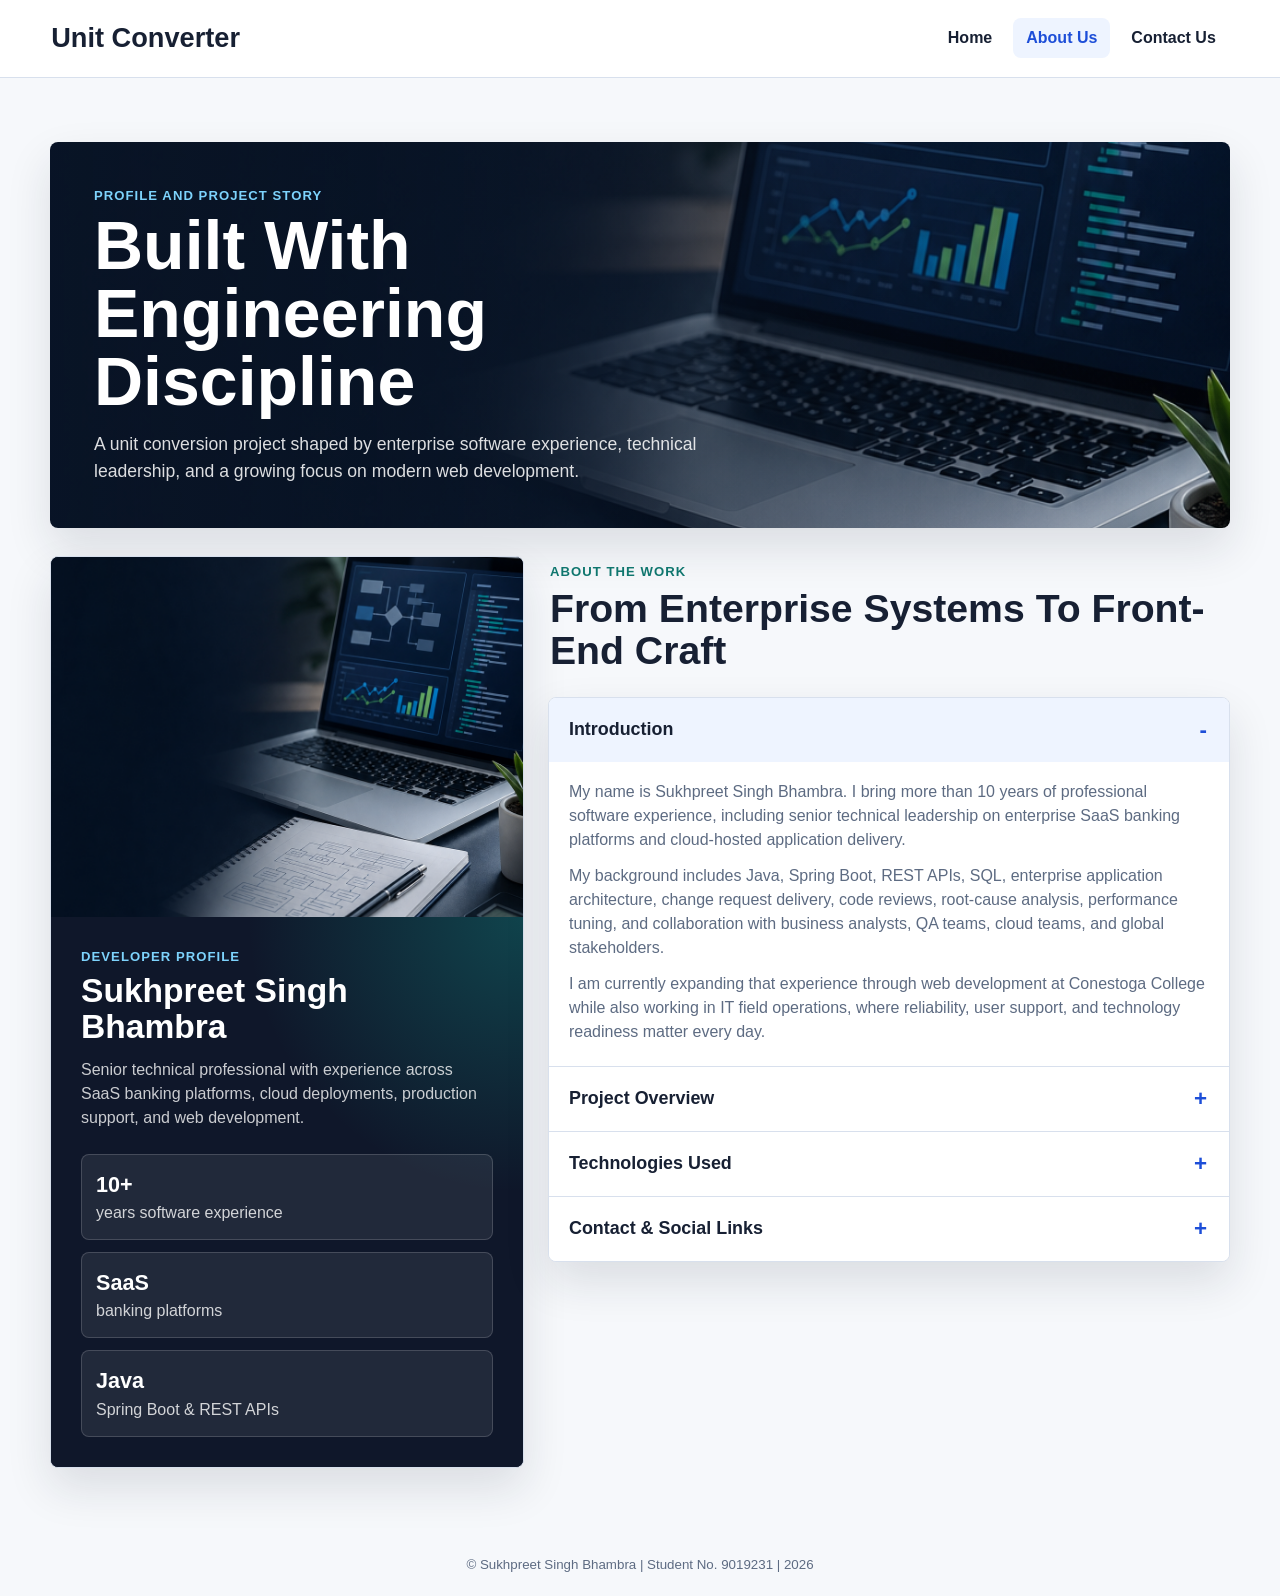
==== aboutUs.html @ 5dbf5011 "Initial unit converter project" ====
<!-- Sukhpreet Singh Bhambra | Student No. 9019231 | 2025 -->
<!DOCTYPE html>
<html lang="en">

<head>
    <meta charset="UTF-8">
    <meta name="viewport" content="width=device-width, initial-scale=1.0">
    <meta name="description" content="Learn about Sukhpreet Singh Bhambra and the Unit Converter project.">
    <title>About Us | Unit Converter</title>
    <link href="css/styles.css" rel="stylesheet">
</head>

<body>
    <div id="wrapper">
        <header class="site-header">
            <a class="site-logo" href="index.html" aria-label="Unit Converter home">Unit Converter</a>
            <nav class="site-nav" aria-label="Primary navigation">
                <ul>
                    <li><a href="index.html">Home</a></li>
                    <li><a href="aboutUs.html" aria-current="page">About Us</a></li>
                    <li><a href="contactUs.html">Contact Us</a></li>
                </ul>
            </nav>
        </header>

        <main class="about-page">
            <section class="about-hero" aria-labelledby="aboutHeading">
                <div class="about-hero-content">
                    <p class="eyebrow">Profile and project story</p>
                    <h1 id="aboutHeading">Built With Engineering Discipline</h1>
                    <p>A unit conversion project shaped by enterprise software experience, technical leadership, and a growing focus on modern web development.</p>
                </div>
            </section>

            <section class="about-shell" aria-label="About profile and project details">
                <aside class="about-profile-card">
                    <img src="images/about-hero.png" alt="Professional software development workspace">
                    <div class="about-profile-content">
                        <p class="eyebrow">Developer profile</p>
                        <h2>Sukhpreet Singh Bhambra</h2>
                        <p>Senior technical professional with experience across SaaS banking platforms, cloud deployments, production support, and web development.</p>

                        <div class="profile-stats" aria-label="Profile highlights">
                            <span><strong>10+</strong> years software experience</span>
                            <span><strong>SaaS</strong> banking platforms</span>
                            <span><strong>Java</strong> Spring Boot & REST APIs</span>
                        </div>
                    </div>
                </aside>

                <section class="about-details">
                    <div class="section-heading about-heading">
                        <div>
                            <p class="eyebrow">About the work</p>
                            <h2>From Enterprise Systems To Front-End Craft</h2>
                        </div>
                    </div>

                    <section class="accordion" aria-label="About project details">
                        <div class="accordion-item">
                            <button class="accordion-header" type="button" aria-expanded="true" aria-controls="introduction" id="introductionHeader">
                                Introduction
                            </button>
                            <div class="accordion-panel" id="introduction" aria-labelledby="introductionHeader">
                                <p>My name is Sukhpreet Singh Bhambra. I bring more than 10 years of professional software experience, including senior technical leadership on enterprise SaaS banking platforms and cloud-hosted application delivery.</p>
                                <p>My background includes Java, Spring Boot, REST APIs, SQL, enterprise application architecture, change request delivery, code reviews, root-cause analysis, performance tuning, and collaboration with business analysts, QA teams, cloud teams, and global stakeholders.</p>
                                <p>I am currently expanding that experience through web development at Conestoga College while also working in IT field operations, where reliability, user support, and technology readiness matter every day.</p>
                            </div>
                        </div>

                        <div class="accordion-item">
                            <button class="accordion-header" type="button" aria-expanded="false" aria-controls="projectOverview" id="projectOverviewHeader">
                                Project Overview
                            </button>
                            <div class="accordion-panel" id="projectOverview" aria-labelledby="projectOverviewHeader" hidden>
                                <p>Unit Converter is a responsive web application for converting values across area, length, temperature, time, volume, and weight. It includes advanced JavaScript features such as live filtering, unit swapping, precision control, scientific formatting, formula display, clipboard support, and recent conversion history.</p>
                            </div>
                        </div>

                        <div class="accordion-item">
                            <button class="accordion-header" type="button" aria-expanded="false" aria-controls="technologies" id="technologiesHeader">
                                Technologies Used
                            </button>
                            <div class="accordion-panel" id="technologies" aria-labelledby="technologiesHeader" hidden>
                                <ul class="skill-list">
                                    <li>Semantic HTML5</li>
                                    <li>Responsive CSS3</li>
                                    <li>Modern JavaScript</li>
                                    <li>DOM rendering and event handling</li>
                                    <li>localStorage and clipboard APIs</li>
                                </ul>
                            </div>
                        </div>

                        <div class="accordion-item">
                            <button class="accordion-header" type="button" aria-expanded="false" aria-controls="contactAndSocialLinks" id="contactAndSocialLinksHeader">
                                Contact &amp; Social Links
                            </button>
                            <div class="accordion-panel" id="contactAndSocialLinks" aria-labelledby="contactAndSocialLinksHeader" hidden>
                                <ul class="skill-list">
                                    <li><a href="tel:9891628902">9891628902</a></li>
                                    <li><a href="mailto:unitconverter@gmail.com">unitconverter@gmail.com</a></li>
                                    <li><a href="https://www.linkedin.com/in/sukhpreet-singh-bhambra/">LinkedIn</a></li>
                                </ul>
                            </div>
                        </div>
                    </section>
                </section>
            </section>
        </main>

        <footer class="site-footer">
            <small id="footerDynamicInfo"></small>
        </footer>
    </div>

    <script src="js/aboutUs.js"></script>
</body>

</html>
---- css/styles.css ----
/* Sukhpreet Singh Bhambra | Student No. 9019231 | 2025 */
:root {
    --bg: #f6f8fb;
    --surface: #ffffff;
    --surface-strong: #eef4ff;
    --text: #172033;
    --muted: #5d6b82;
    --primary: #1d4ed8;
    --primary-dark: #173ea9;
    --accent: #0f766e;
    --accent-soft: #e8f7f4;
    --border: #d8e0ed;
    --danger: #b42318;
    --success: #13795b;
    --shadow: 0 20px 45px rgba(23, 32, 51, 0.12);
    --radius: 8px;
}

* {
    box-sizing: border-box;
}

html {
    min-height: 100%;
    scroll-behavior: smooth;
}

body {
    min-height: 100vh;
    margin: 0;
    color: var(--text);
    background: var(--bg);
    font-family: Arial, Helvetica, sans-serif;
    line-height: 1.5;
}

button,
input,
select,
textarea {
    font: inherit;
}

a {
    color: var(--primary);
    text-decoration: none;
}

a:hover {
    text-decoration: underline;
}

a:focus-visible,
button:focus-visible,
input:focus-visible,
select:focus-visible,
textarea:focus-visible {
    outline: 3px solid rgba(29, 78, 216, 0.28);
    outline-offset: 2px;
}

#wrapper {
    min-height: 100vh;
    display: grid;
    grid-template-rows: auto 1fr auto;
}

.site-header {
    position: sticky;
    top: 0;
    z-index: 5;
    display: flex;
    align-items: center;
    justify-content: space-between;
    gap: 24px;
    padding: 18px clamp(18px, 4vw, 64px);
    background: rgba(255, 255, 255, 0.94);
    border-bottom: 1px solid var(--border);
    backdrop-filter: blur(14px);
}

.site-logo {
    color: var(--text);
    font-size: clamp(1.2rem, 3vw, 1.7rem);
    font-weight: 800;
    letter-spacing: 0;
}

.site-logo:hover {
    text-decoration: none;
}

.site-nav ul {
    display: flex;
    flex-wrap: wrap;
    justify-content: flex-end;
    gap: 8px;
    padding: 0;
    margin: 0;
    list-style: none;
}

.site-nav a {
    display: inline-flex;
    align-items: center;
    min-height: 40px;
    padding: 8px 13px;
    border-radius: var(--radius);
    color: var(--text);
    font-weight: 700;
}

.site-nav a:hover,
.site-nav a[aria-current="page"] {
    color: var(--primary);
    background: var(--surface-strong);
    text-decoration: none;
}

.app-hero {
    position: relative;
    min-height: clamp(420px, 62vh, 620px);
    display: flex;
    align-items: center;
    padding: clamp(36px, 7vw, 80px) clamp(18px, 5vw, 72px);
    overflow: hidden;
    color: #ffffff;
    background:
        linear-gradient(90deg, rgba(9, 20, 38, 0.92) 0%, rgba(9, 20, 38, 0.72) 46%, rgba(9, 20, 38, 0.22) 100%),
        url("../images/converter-hero.png") center / cover no-repeat;
}

.app-hero::after {
    content: "";
    position: absolute;
    inset: auto 0 0;
    height: 130px;
    background: linear-gradient(180deg, transparent, var(--bg));
    pointer-events: none;
}

.hero-content {
    position: relative;
    z-index: 1;
    width: min(720px, 100%);
}

.app-hero .eyebrow {
    color: #7dd3fc;
}

.app-hero h1 {
    max-width: 760px;
    color: #ffffff;
    text-wrap: balance;
}

.app-hero p:not(.eyebrow) {
    max-width: 620px;
    margin: 18px 0 0;
    color: rgba(255, 255, 255, 0.86);
    font-size: 1.14rem;
}

.hero-button {
    display: inline-flex;
    align-items: center;
    justify-content: center;
    min-height: 48px;
    margin-top: 26px;
    padding: 0 22px;
    border-radius: var(--radius);
    color: #ffffff;
    background: linear-gradient(135deg, var(--primary), var(--accent));
    font-weight: 800;
    box-shadow: 0 16px 30px rgba(0, 0, 0, 0.24);
}

.hero-button:hover {
    color: #ffffff;
    text-decoration: none;
    transform: translateY(-1px);
}

.hero-stats {
    display: flex;
    flex-wrap: wrap;
    gap: 12px;
    margin-top: 28px;
}

.hero-stats span {
    display: inline-flex;
    align-items: baseline;
    gap: 8px;
    min-height: 52px;
    padding: 10px 16px;
    border: 1px solid rgba(255, 255, 255, 0.22);
    border-radius: var(--radius);
    background: rgba(255, 255, 255, 0.12);
    color: rgba(255, 255, 255, 0.86);
    backdrop-filter: blur(12px);
}

.hero-stats strong {
    color: #ffffff;
    font-size: 1.35rem;
}

.converter-page,
.content-page {
    width: min(1120px, calc(100% - 32px));
    margin: 0 auto;
    padding: clamp(28px, 5vw, 56px) 0;
}

.converter-page {
    padding-bottom: 18px;
}

.page-intro {
    max-width: 760px;
    margin-bottom: 28px;
}

.eyebrow {
    margin: 0 0 6px;
    color: var(--accent);
    font-size: 0.82rem;
    font-weight: 800;
    letter-spacing: 0.08em;
    text-transform: uppercase;
}

h1 {
    margin: 0;
    font-size: clamp(2.25rem, 7vw, 4.25rem);
    line-height: 1;
    letter-spacing: 0;
}

h2 {
    margin: 0;
    font-size: clamp(1.7rem, 4vw, 2.45rem);
    line-height: 1.08;
    letter-spacing: 0;
}

.section-heading {
    display: flex;
    align-items: end;
    justify-content: space-between;
    gap: 24px;
}

.section-note {
    max-width: 420px;
    margin: 0;
    color: var(--muted);
}

.page-intro p:last-child {
    max-width: 640px;
    margin: 14px 0 0;
    color: var(--muted);
    font-size: 1.08rem;
}

.converter-card,
.contact-form,
.accordion {
    background: var(--surface);
    border: 1px solid var(--border);
    border-radius: var(--radius);
    box-shadow: var(--shadow);
}

.converter-card {
    width: min(1120px, calc(100% - 32px));
    margin: 0 auto clamp(28px, 5vw, 56px);
    padding: clamp(18px, 3vw, 32px);
    background:
        linear-gradient(180deg, rgba(255, 255, 255, 0.96), #ffffff),
        var(--surface);
    position: relative;
    overflow: hidden;
}

.converter-card::before {
    content: "";
    position: absolute;
    inset: 0 0 auto;
    height: 5px;
    background: linear-gradient(90deg, var(--primary), var(--accent));
}

.converter-card > * {
    position: relative;
}

.tool-panel {
    display: grid;
    grid-template-columns: minmax(220px, 1fr) minmax(180px, 0.75fr) auto;
    gap: 18px;
    align-items: end;
    margin-bottom: 24px;
    padding: 18px;
    background:
        linear-gradient(135deg, rgba(29, 78, 216, 0.08), rgba(15, 118, 110, 0.08)),
        #f8fafc;
    border: 1px solid var(--border);
    border-radius: var(--radius);
}

.range-row {
    display: grid;
    grid-template-columns: 1fr 48px;
    gap: 12px;
    align-items: center;
}

input[type="range"] {
    padding: 0;
    accent-color: var(--primary);
}

output {
    display: inline-flex;
    align-items: center;
    justify-content: center;
    min-height: 38px;
    border-radius: var(--radius);
    color: var(--primary-dark);
    background: var(--surface-strong);
    font-weight: 800;
}

.tool-actions {
    display: flex;
    flex-wrap: wrap;
    gap: 10px;
    justify-content: flex-end;
}

.category-tabs {
    display: grid;
    grid-template-columns: repeat(6, minmax(0, 1fr));
    gap: 10px;
    margin-bottom: 24px;
    padding: 6px;
    border: 1px solid var(--border);
    border-radius: var(--radius);
    background: #f8fafc;
}

.category-button,
.primary-button,
.secondary-button,
.text-button {
    min-height: 44px;
    border: 1px solid transparent;
    border-radius: var(--radius);
    cursor: pointer;
    font-weight: 800;
    transition: transform 160ms ease, background-color 160ms ease, border-color 160ms ease;
}

.category-button {
    color: var(--text);
    background: transparent;
}

.category-button:hover {
    background: #e2e8f0;
    transform: translateY(-1px);
}

.category-button.active {
    color: #ffffff;
    background: linear-gradient(135deg, var(--primary), var(--accent));
    box-shadow: 0 12px 22px rgba(29, 78, 216, 0.22);
}

.converter-grid {
    display: grid;
    grid-template-columns: repeat(2, minmax(0, 1fr));
    gap: 20px;
}

.field-group {
    display: flex;
    flex-direction: column;
    gap: 8px;
}

.field-group label {
    color: var(--text);
    font-weight: 800;
}

.field-group label span {
    color: var(--danger);
}

input,
select,
textarea {
    width: 100%;
    border: 1px solid var(--border);
    border-radius: var(--radius);
    color: var(--text);
    background: #ffffff;
    transition: border-color 160ms ease, box-shadow 160ms ease, background-color 160ms ease;
}

.converter-card input,
.converter-card select {
    border: 2px solid #c3d0e3;
    background: #ffffff;
    box-shadow: 0 8px 20px rgba(23, 32, 51, 0.07);
}

.converter-card input:focus,
.converter-card select:focus {
    border-color: var(--primary);
    box-shadow: 0 0 0 4px rgba(29, 78, 216, 0.11), 0 12px 26px rgba(23, 32, 51, 0.1);
}

input:hover,
select:hover,
textarea:hover {
    border-color: #adc0db;
}

input,
select {
    min-height: 46px;
}

input,
textarea {
    padding: 11px 13px;
}

select {
    padding: 10px;
}

input[type="search"] {
    min-height: 40px;
    padding: 8px 12px;
    background: #ffffff;
}

input[readonly] {
    background: #f8fafc;
}

.result,
.form-message {
    min-height: 32px;
    margin: 22px 0 0;
    color: var(--primary-dark);
    font-size: 1.1rem;
    font-weight: 800;
}

.result {
    padding: 16px 18px;
    border: 1px solid #bfdbfe;
    border-radius: var(--radius);
    background: #eff6ff;
}

.form-message.error {
    color: var(--danger);
}

.form-message.success {
    color: var(--success);
}

.insight-grid {
    display: grid;
    grid-template-columns: minmax(0, 0.9fr) minmax(0, 1.1fr);
    gap: 20px;
    margin-top: 24px;
}

.mini-panel {
    min-height: 150px;
    padding: 18px;
    border: 1px solid var(--border);
    border-radius: var(--radius);
    background:
        radial-gradient(circle at top right, rgba(15, 118, 110, 0.12), transparent 32%),
        linear-gradient(180deg, #ffffff, #f8fafc);
}

.mini-panel h2 {
    margin: 0;
    font-size: 1rem;
}

.mini-panel p {
    margin: 12px 0 0;
    color: var(--muted);
}

.panel-heading {
    display: flex;
    align-items: center;
    justify-content: space-between;
    gap: 12px;
}

.history-list {
    display: grid;
    gap: 10px;
    padding: 0;
    margin: 14px 0 0;
    list-style: none;
}

.history-list li {
    padding: 10px 12px;
    border: 1px solid var(--border);
    border-radius: var(--radius);
    background: #ffffff;
    color: var(--muted);
    transition: transform 160ms ease, border-color 160ms ease;
}

.history-list li:hover {
    transform: translateY(-1px);
    border-color: #adc0db;
}

.history-list strong {
    display: block;
    color: var(--text);
}

.history-list span {
    display: block;
    margin-top: 2px;
    font-size: 0.88rem;
}

.hero-image {
    display: block;
    width: 100%;
    max-height: 340px;
    object-fit: cover;
    margin-bottom: 24px;
    border-radius: var(--radius);
    border: 1px solid var(--border);
    box-shadow: var(--shadow);
}

.accordion {
    overflow: hidden;
}

.accordion-item + .accordion-item {
    border-top: 1px solid var(--border);
}

.accordion-header {
    position: relative;
    width: 100%;
    min-height: 64px;
    padding: 18px 52px 18px 20px;
    border: 0;
    color: var(--text);
    background: #ffffff;
    text-align: left;
    font-size: 1.12rem;
    font-weight: 800;
}

.accordion-header::after {
    content: "+";
    position: absolute;
    top: 50%;
    right: 22px;
    transform: translateY(-50%);
    color: var(--primary);
    font-size: 1.4rem;
}

.accordion-header[aria-expanded="true"] {
    background: var(--surface-strong);
}

.accordion-header[aria-expanded="true"]::after {
    content: "-";
}

.accordion-panel {
    padding: 6px 20px 22px;
    color: var(--muted);
}

.accordion-panel p {
    margin: 12px 0 0;
}

.accordion-panel ul {
    margin: 10px 0 0;
    padding-left: 20px;
}

.contact-layout {
    display: grid;
    grid-template-columns: minmax(280px, 0.85fr) minmax(340px, 1fr);
    gap: 24px;
    align-items: start;
}

.contact-layout .hero-image {
    height: 100%;
    max-height: none;
    margin-bottom: 0;
}

.contact-page {
    width: min(1180px, calc(100% - 32px));
    margin: 0 auto;
    padding: clamp(32px, 5vw, 64px) 0;
}

.about-page {
    width: min(1180px, calc(100% - 32px));
    margin: 0 auto;
    padding: clamp(32px, 5vw, 64px) 0;
}

.about-hero {
    min-height: 320px;
    display: grid;
    align-items: end;
    margin-bottom: 28px;
    padding: clamp(24px, 5vw, 44px);
    overflow: hidden;
    border-radius: var(--radius);
    color: #ffffff;
    background:
        linear-gradient(90deg, rgba(9, 20, 38, 0.92), rgba(9, 20, 38, 0.52), rgba(9, 20, 38, 0.12)),
        url("../images/about-hero.png") center / cover no-repeat;
    box-shadow: var(--shadow);
}

.about-hero-content {
    width: min(720px, 100%);
}

.about-hero .eyebrow {
    color: #7dd3fc;
}

.about-hero h1 {
    color: #ffffff;
    text-wrap: balance;
}

.about-hero p:not(.eyebrow) {
    max-width: 620px;
    margin: 16px 0 0;
    color: rgba(255, 255, 255, 0.86);
    font-size: 1.1rem;
}

.about-shell {
    display: grid;
    grid-template-columns: minmax(300px, 0.82fr) minmax(420px, 1.18fr);
    gap: 24px;
    align-items: start;
}

.about-profile-card {
    overflow: hidden;
    border: 1px solid var(--border);
    border-radius: var(--radius);
    background: #0f172a;
    box-shadow: var(--shadow);
}

.about-profile-card img {
    display: block;
    width: 100%;
    height: 360px;
    object-fit: cover;
}

.about-profile-content {
    padding: clamp(22px, 4vw, 30px);
    color: #ffffff;
    background:
        radial-gradient(circle at top right, rgba(20, 184, 166, 0.28), transparent 38%),
        #0f172a;
}

.about-profile-content .eyebrow {
    color: #7dd3fc;
}

.about-profile-content h2 {
    font-size: clamp(1.55rem, 3vw, 2.1rem);
}

.about-profile-content p:not(.eyebrow) {
    margin: 12px 0 0;
    color: rgba(255, 255, 255, 0.78);
}

.profile-stats {
    display: grid;
    gap: 12px;
    margin-top: 24px;
}

.profile-stats span {
    padding: 14px;
    border: 1px solid rgba(255, 255, 255, 0.16);
    border-radius: var(--radius);
    background: rgba(255, 255, 255, 0.08);
    color: rgba(255, 255, 255, 0.8);
}

.profile-stats strong {
    display: block;
    color: #ffffff;
    font-size: 1.35rem;
}

.about-details {
    display: grid;
    gap: 18px;
}

.about-heading {
    padding: 6px 2px;
}

.skill-list {
    display: grid;
    gap: 8px;
    margin: 10px 0 0;
    padding-left: 20px;
}

.contact-hero {
    max-width: 780px;
    margin-bottom: 28px;
}

.contact-hero h1 {
    font-size: clamp(2.45rem, 6vw, 4.6rem);
}

.contact-hero p:last-child {
    max-width: 680px;
    margin: 14px 0 0;
    color: var(--muted);
    font-size: 1.08rem;
}

.contact-shell {
    display: grid;
    grid-template-columns: minmax(300px, 0.82fr) minmax(420px, 1.18fr);
    gap: 0;
    overflow: hidden;
    border: 1px solid var(--border);
    border-radius: var(--radius);
    background: var(--surface);
    box-shadow: var(--shadow);
}

.contact-info {
    position: relative;
    min-height: 680px;
    display: grid;
    align-content: end;
    overflow: hidden;
    color: #ffffff;
    background: #0f172a;
}

.contact-info img {
    position: absolute;
    inset: 0;
    width: 100%;
    height: 100%;
    object-fit: cover;
}

.contact-info::after {
    content: "";
    position: absolute;
    inset: 0;
    background:
        linear-gradient(180deg, rgba(15, 23, 42, 0.08) 0%, rgba(15, 23, 42, 0.6) 42%, rgba(15, 23, 42, 0.95) 100%),
        linear-gradient(90deg, rgba(15, 23, 42, 0.68), transparent);
}

.contact-info-content {
    position: relative;
    z-index: 1;
    padding: clamp(22px, 4vw, 34px);
}

.contact-info .eyebrow {
    color: #7dd3fc;
}

.contact-info h2,
.form-header h2 {
    font-size: clamp(1.55rem, 3vw, 2.1rem);
}

.contact-info p:not(.eyebrow) {
    margin: 12px 0 0;
    color: rgba(255, 255, 255, 0.8);
}

.contact-methods {
    display: grid;
    gap: 12px;
    padding: 0;
    margin: 24px 0 0;
    list-style: none;
}

.contact-methods li {
    padding: 14px;
    border: 1px solid rgba(255, 255, 255, 0.18);
    border-radius: var(--radius);
    background: rgba(255, 255, 255, 0.1);
    backdrop-filter: blur(10px);
}

.contact-methods span {
    display: block;
    margin-bottom: 3px;
    color: rgba(255, 255, 255, 0.7);
    font-size: 0.78rem;
    font-weight: 800;
    letter-spacing: 0.08em;
    text-transform: uppercase;
}

.contact-methods a {
    color: #ffffff;
    font-weight: 800;
}

.contact-form {
    display: grid;
    gap: 16px;
    padding: clamp(18px, 3vw, 28px);
    border: 0;
    border-radius: 0;
    box-shadow: none;
}

.contact-shell .contact-form {
    padding: clamp(24px, 4vw, 42px);
}

.form-header {
    margin-bottom: 4px;
}

.form-header p {
    margin: 8px 0 0;
    color: var(--muted);
}

.form-grid {
    display: grid;
    grid-template-columns: repeat(2, minmax(0, 1fr));
    gap: 16px;
}

.contact-form input,
.contact-form textarea {
    border: 2px solid #c3d0e3;
    background: #ffffff;
    box-shadow: 0 10px 24px rgba(23, 32, 51, 0.08);
}

.contact-form input:focus,
.contact-form textarea:focus {
    background: #ffffff;
    border-color: var(--primary);
    box-shadow: 0 0 0 4px rgba(29, 78, 216, 0.13), 0 12px 28px rgba(23, 32, 51, 0.1);
}

.contact-form textarea {
    resize: vertical;
}

.form-actions {
    display: flex;
    flex-wrap: wrap;
    gap: 12px;
    justify-content: center;
    margin-top: 10px;
}

.primary-button,
.secondary-button {
    padding: 0 22px;
}

.primary-button {
    color: #ffffff;
    background: var(--primary);
}

.primary-button:hover {
    background: var(--primary-dark);
}

.secondary-button {
    color: var(--text);
    background: #ffffff;
    border-color: var(--border);
}

.secondary-button:hover {
    background: #f1f5f9;
}

.text-button {
    min-height: 34px;
    padding: 0 10px;
    color: var(--primary);
    background: var(--surface-strong);
    font-size: 0.9rem;
}

.text-button:hover {
    background: #dbeafe;
}

.site-footer {
    padding: 20px;
    color: var(--muted);
    text-align: center;
}

@media (max-width: 900px) {
    .site-header,
    .contact-layout,
    .contact-shell,
    .about-shell {
        grid-template-columns: 1fr;
    }

    .site-header {
        align-items: flex-start;
        flex-direction: column;
    }

    .site-nav ul {
        justify-content: flex-start;
    }

    .category-tabs {
        grid-template-columns: repeat(3, minmax(0, 1fr));
    }

    .tool-panel,
    .insight-grid {
        grid-template-columns: 1fr;
    }

    .tool-actions {
        justify-content: flex-start;
    }

    .contact-info {
        min-height: 420px;
    }

    .about-profile-card img {
        height: 300px;
    }
}

@media (max-width: 640px) {
    .app-hero {
        min-height: 520px;
        align-items: flex-end;
        padding-bottom: 72px;
        background:
            linear-gradient(180deg, rgba(9, 20, 38, 0.38) 0%, rgba(9, 20, 38, 0.92) 62%, rgba(9, 20, 38, 0.98) 100%),
            url("../images/converter-hero.png") center / cover no-repeat;
    }

    .hero-stats {
        display: grid;
        grid-template-columns: 1fr;
    }

    .site-header {
        gap: 14px;
    }

    .site-nav ul,
    .category-tabs,
    .converter-grid,
    .tool-panel,
    .insight-grid,
    .contact-layout,
    .contact-shell,
    .about-shell,
    .form-grid {
        grid-template-columns: 1fr;
    }

    .site-nav a,
    .category-button,
    .secondary-button,
    .primary-button {
        width: 100%;
        justify-content: center;
    }

    .site-nav ul {
        display: grid;
        width: 100%;
    }

    .converter-page,
    .content-page,
    .contact-page,
    .about-page {
        width: min(100% - 24px, 1120px);
    }

    .contact-info {
        min-height: 360px;
    }

    .contact-shell .contact-form {
        padding: 20px;
    }

    .about-hero {
        min-height: 440px;
        align-items: end;
        background:
            linear-gradient(180deg, rgba(9, 20, 38, 0.18), rgba(9, 20, 38, 0.92)),
            url("../images/about-hero.png") center / cover no-repeat;
    }

    .about-profile-card img {
        height: 240px;
    }
}
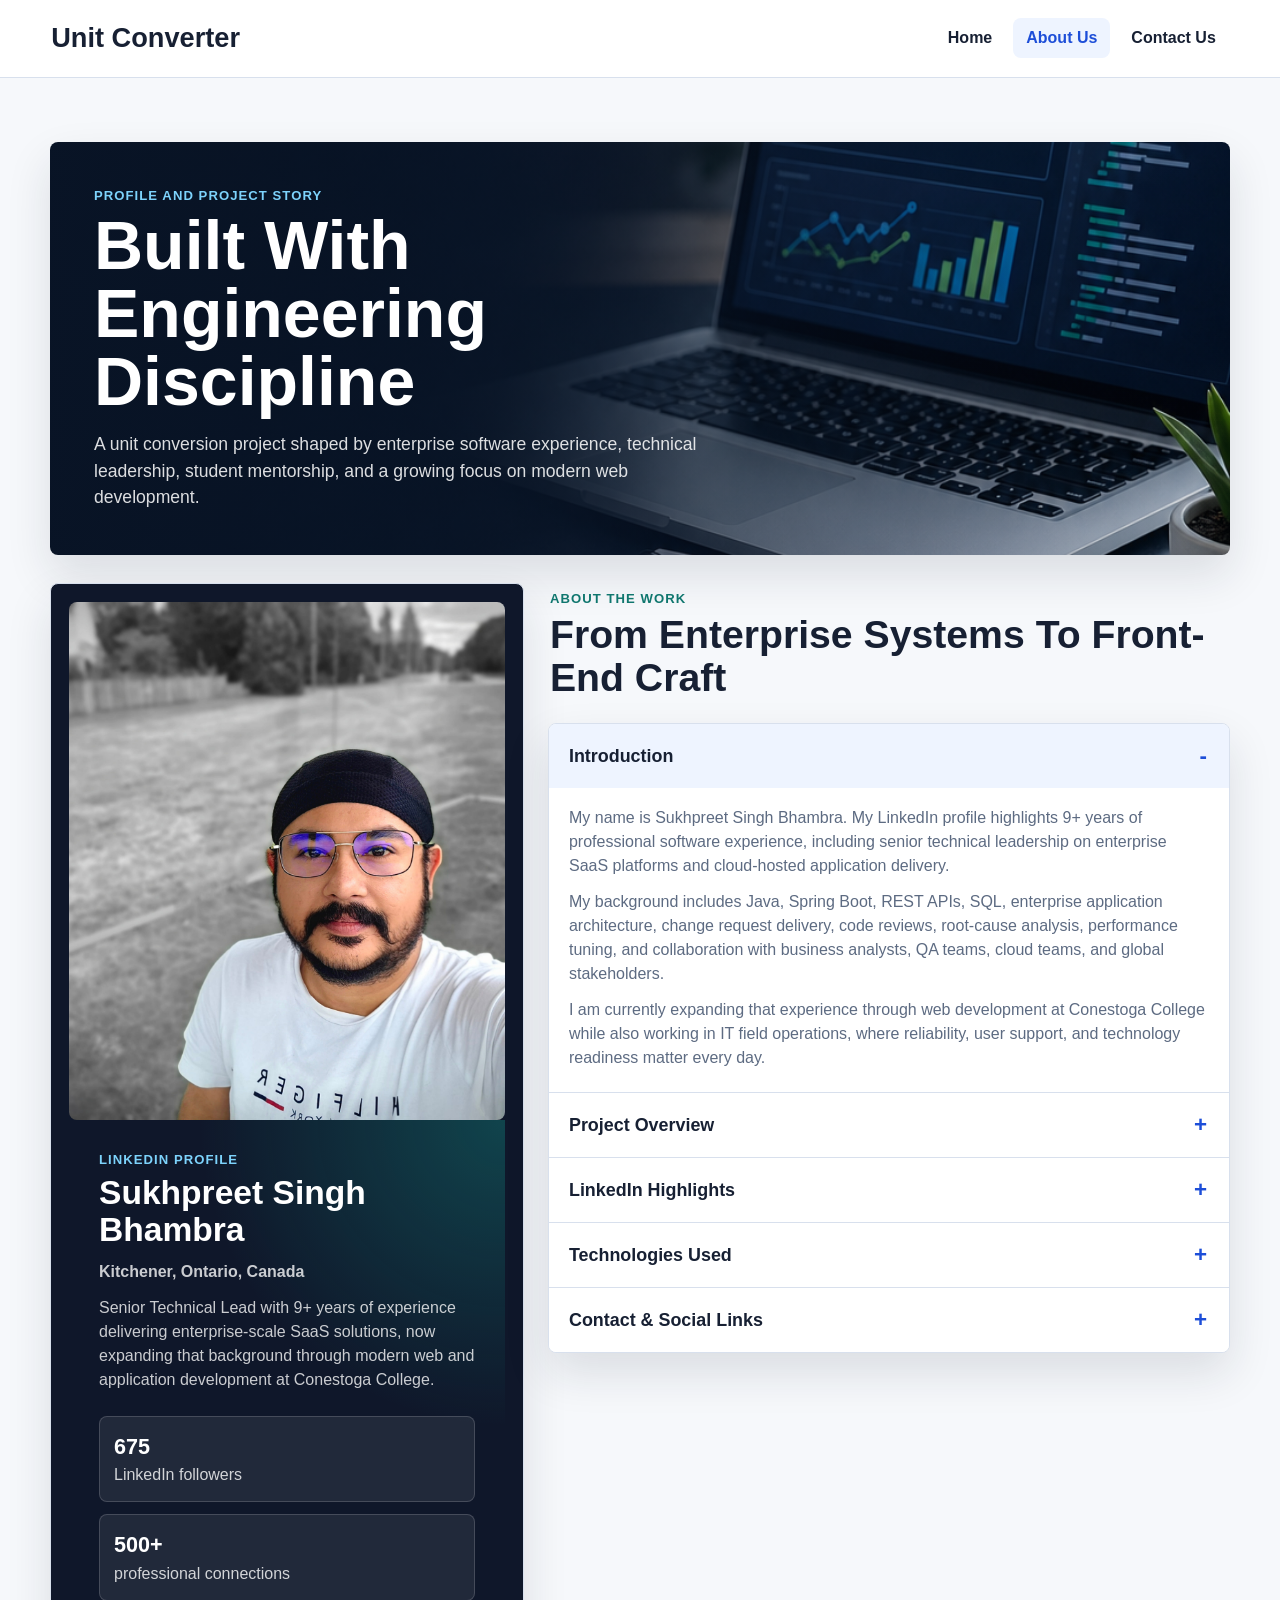
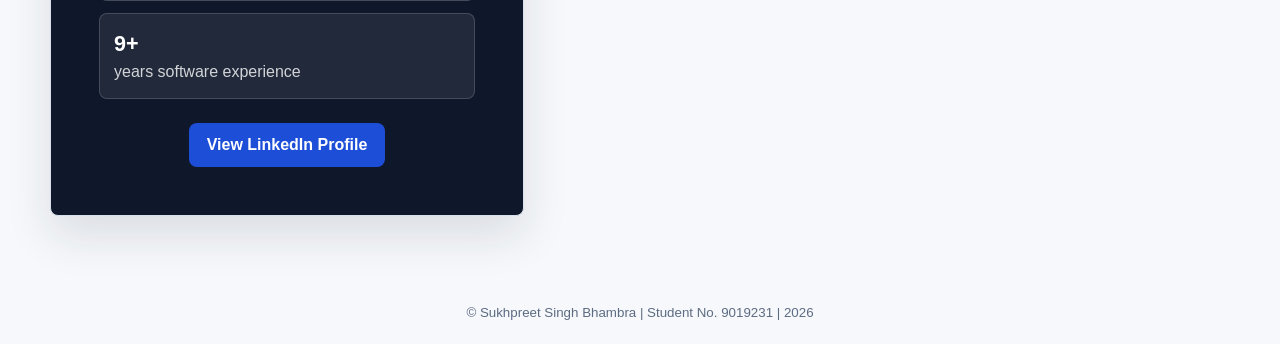
==== commit 4112c2ce: "Updated About Us page profile" ====
--- a/aboutUs.html
+++ b/aboutUs.html
@@ -28,23 +28,26 @@
                 <div class="about-hero-content">
                     <p class="eyebrow">Profile and project story</p>
                     <h1 id="aboutHeading">Built With Engineering Discipline</h1>
-                    <p>A unit conversion project shaped by enterprise software experience, technical leadership, and a growing focus on modern web development.</p>
+                    <p>A unit conversion project shaped by enterprise software experience, technical leadership, student mentorship, and a growing focus on modern web development.</p>
                 </div>
             </section>
 
             <section class="about-shell" aria-label="About profile and project details">
                 <aside class="about-profile-card">
-                    <img src="images/about-hero.png" alt="Professional software development workspace">
+                    <img src="images/sukhpreet-profile.jpg" alt="Portrait of Sukhpreet Singh Bhambra">
                     <div class="about-profile-content">
-                        <p class="eyebrow">Developer profile</p>
+                        <p class="eyebrow">LinkedIn profile</p>
                         <h2>Sukhpreet Singh Bhambra</h2>
-                        <p>Senior technical professional with experience across SaaS banking platforms, cloud deployments, production support, and web development.</p>
+                        <p class="profile-location">Kitchener, Ontario, Canada</p>
+                        <p>Senior Technical Lead with 9+ years of experience delivering enterprise-scale SaaS solutions, now expanding that background through modern web and application development at Conestoga College.</p>
 
                         <div class="profile-stats" aria-label="Profile highlights">
-                            <span><strong>10+</strong> years software experience</span>
-                            <span><strong>SaaS</strong> banking platforms</span>
-                            <span><strong>Java</strong> Spring Boot & REST APIs</span>
+                            <span><strong>675</strong> LinkedIn followers</span>
+                            <span><strong>500+</strong> professional connections</span>
+                            <span><strong>9+</strong> years software experience</span>
                         </div>
+
+                        <a class="linkedin-button" href="https://www.linkedin.com/in/sukhpreet-singh-bhambra/" target="_blank" rel="noopener">View LinkedIn Profile</a>
                     </div>
                 </aside>
 
@@ -62,7 +65,7 @@
                                 Introduction
                             </button>
                             <div class="accordion-panel" id="introduction" aria-labelledby="introductionHeader">
-                                <p>My name is Sukhpreet Singh Bhambra. I bring more than 10 years of professional software experience, including senior technical leadership on enterprise SaaS banking platforms and cloud-hosted application delivery.</p>
+                                <p>My name is Sukhpreet Singh Bhambra. My LinkedIn profile highlights 9+ years of professional software experience, including senior technical leadership on enterprise SaaS platforms and cloud-hosted application delivery.</p>
                                 <p>My background includes Java, Spring Boot, REST APIs, SQL, enterprise application architecture, change request delivery, code reviews, root-cause analysis, performance tuning, and collaboration with business analysts, QA teams, cloud teams, and global stakeholders.</p>
                                 <p>I am currently expanding that experience through web development at Conestoga College while also working in IT field operations, where reliability, user support, and technology readiness matter every day.</p>
                             </div>
@@ -74,6 +77,31 @@
                             </button>
                             <div class="accordion-panel" id="projectOverview" aria-labelledby="projectOverviewHeader" hidden>
                                 <p>Unit Converter is a responsive web application for converting values across area, length, temperature, time, volume, and weight. It includes advanced JavaScript features such as live filtering, unit swapping, precision control, scientific formatting, formula display, clipboard support, and recent conversion history.</p>
+                            </div>
+                        </div>
+
+                        <div class="accordion-item">
+                            <button class="accordion-header" type="button" aria-expanded="false" aria-controls="linkedInHighlights" id="linkedInHighlightsHeader">
+                                LinkedIn Highlights
+                            </button>
+                            <div class="accordion-panel" id="linkedInHighlights" aria-labelledby="linkedInHighlightsHeader" hidden>
+                                <div class="linkedin-summary-grid">
+                                    <article>
+                                        <h3>Education</h3>
+                                        <p>Conestoga College, 2025 - 2026, with a focus on modern web and application development, scalable database-driven systems, Agile delivery, debugging, and maintainable application design.</p>
+                                    </article>
+                                    <article>
+                                        <h3>Volunteer Work</h3>
+                                        <p>Student Mentor at Conestoga College, supporting first-year students with academic planning, campus tools, IT-related platforms, engagement, confidence building, and student success.</p>
+                                    </article>
+                                    <article>
+                                        <h3>Certifications</h3>
+                                        <ul class="credentials-list">
+                                            <li>SQL Intermediate Certificate, HackerRank, issued Jan 2026</li>
+                                            <li>SQL Basic Certificate, HackerRank, issued Sep 2025</li>
+                                        </ul>
+                                    </article>
+                                </div>
                             </div>
                         </div>
 
--- a/css/styles.css
+++ b/css/styles.css
@@ -679,7 +679,7 @@
 }
 
 .about-profile-card {
-    overflow: hidden;
+    padding: 18px;
     border: 1px solid var(--border);
     border-radius: var(--radius);
     background: #0f172a;
@@ -689,8 +689,10 @@
 .about-profile-card img {
     display: block;
     width: 100%;
-    height: 360px;
+    height: 518px;
+    border-radius: var(--radius);
     object-fit: cover;
+    object-position: center;
 }
 
 .about-profile-content {
@@ -714,6 +716,11 @@
     color: rgba(255, 255, 255, 0.78);
 }
 
+.about-profile-content .profile-location {
+    color: #bae6fd;
+    font-weight: 800;
+}
+
 .profile-stats {
     display: grid;
     gap: 12px;
@@ -734,6 +741,26 @@
     font-size: 1.35rem;
 }
 
+.linkedin-button {
+    display: flex;
+    align-items: center;
+    justify-content: center;
+    width: fit-content;
+    min-height: 44px;
+    margin: 24px auto 0;
+    padding: 0 18px;
+    border-radius: var(--radius);
+    color: #ffffff;
+    background: var(--primary);
+    font-weight: 800;
+}
+
+.linkedin-button:hover {
+    color: #ffffff;
+    background: var(--primary-dark);
+    text-decoration: none;
+}
+
 .about-details {
     display: grid;
     gap: 18px;
@@ -748,6 +775,33 @@
     gap: 8px;
     margin: 10px 0 0;
     padding-left: 20px;
+}
+
+.linkedin-summary-grid {
+    display: grid;
+    gap: 14px;
+    margin-top: 12px;
+}
+
+.linkedin-summary-grid article {
+    padding: 16px;
+    border: 1px solid var(--border);
+    border-radius: var(--radius);
+    background: #f8fafc;
+}
+
+.linkedin-summary-grid h3 {
+    margin: 0;
+    color: var(--text);
+    font-size: 1rem;
+}
+
+.linkedin-summary-grid p {
+    margin: 8px 0 0;
+}
+
+.credentials-list {
+    margin-top: 8px;
 }
 
 .contact-hero {
@@ -986,7 +1040,7 @@
     }
 
     .about-profile-card img {
-        height: 300px;
+        height: 432px;
     }
 }
 
@@ -1058,6 +1112,6 @@
     }
 
     .about-profile-card img {
-        height: 240px;
-    }
-}
+        height: 346px;
+    }
+}
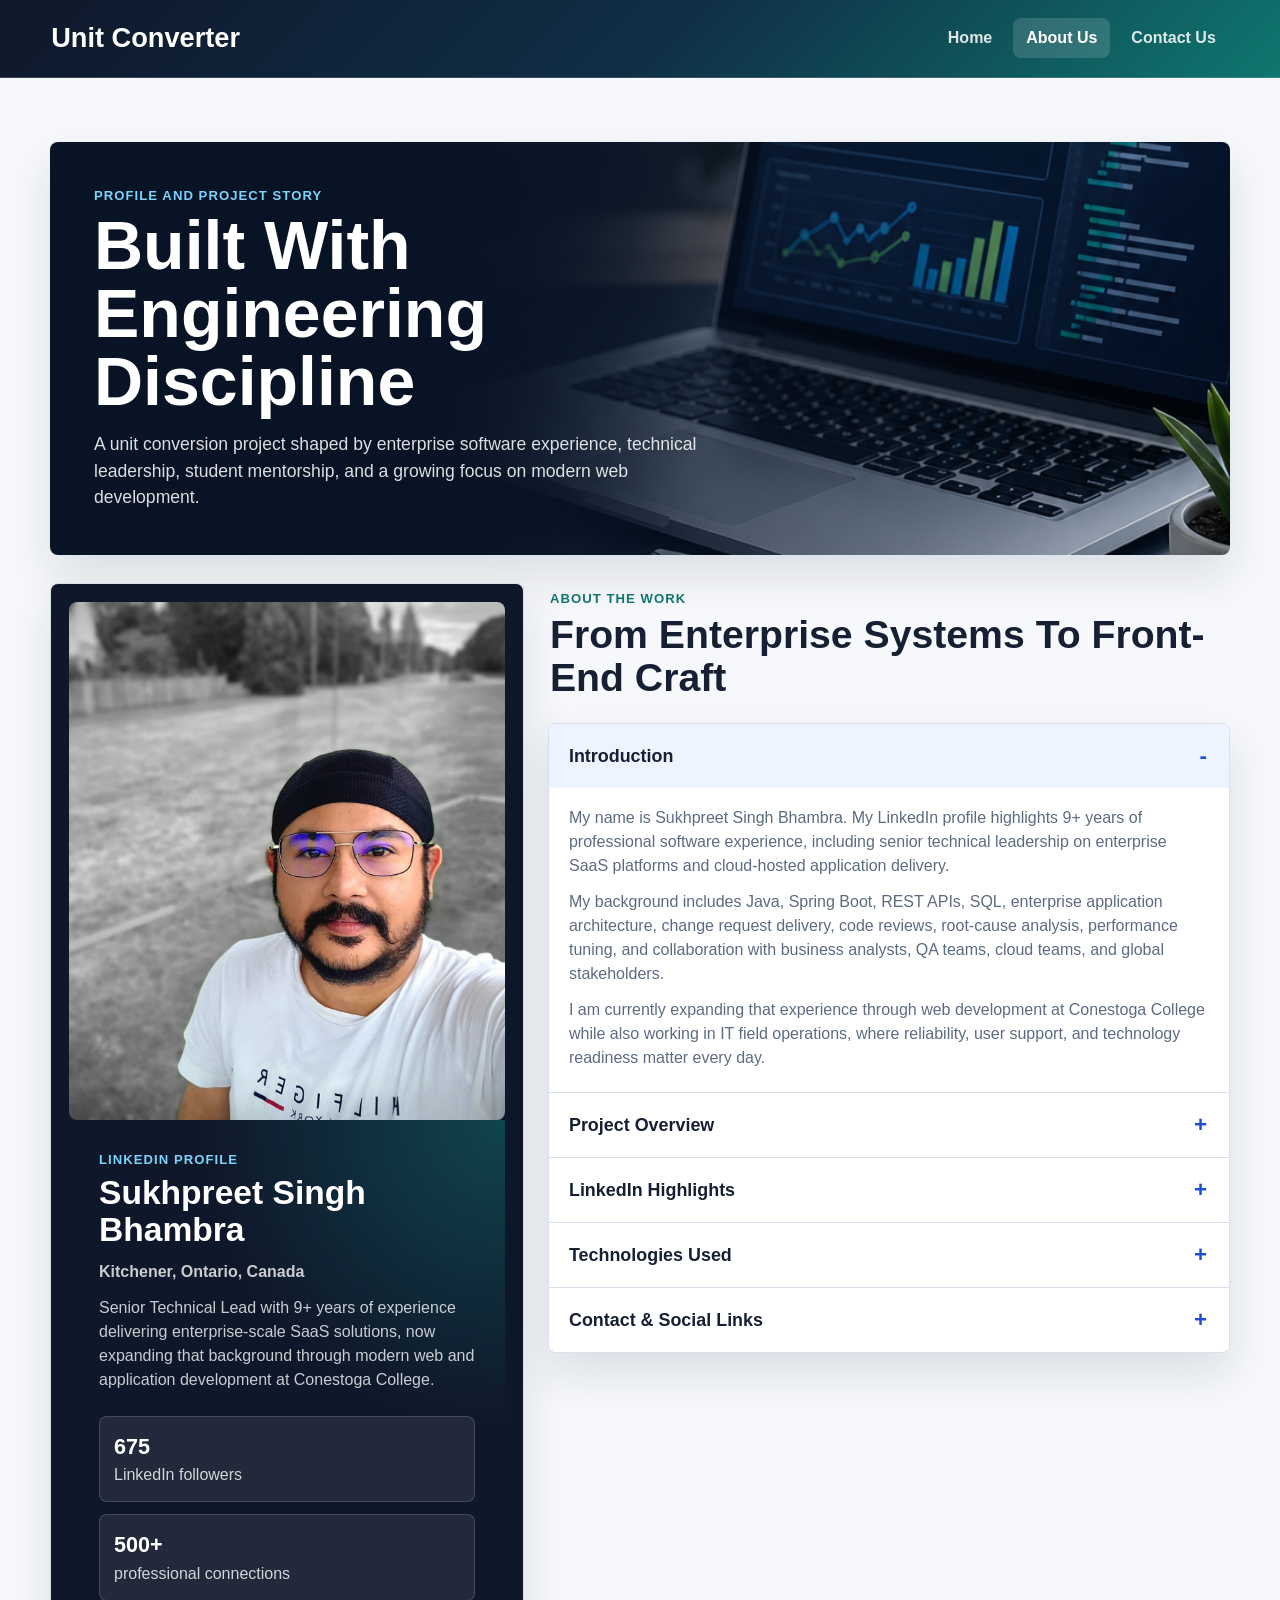
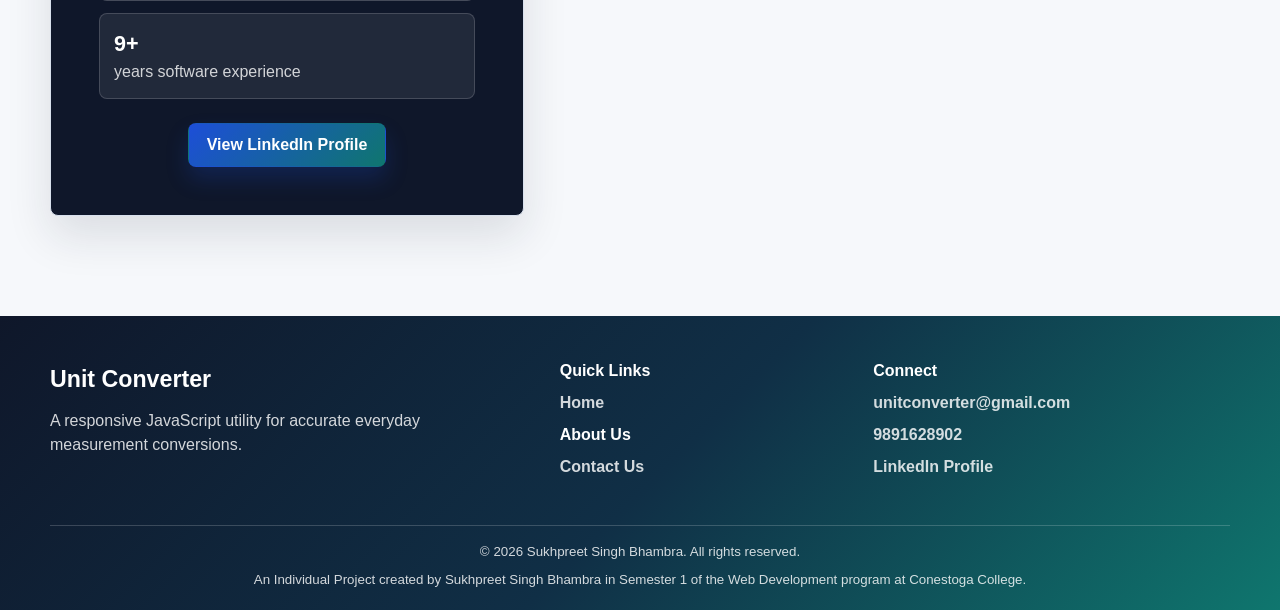
==== commit 4099a901: "Updated the UI of all the pages" ====
--- a/aboutUs.html
+++ b/aboutUs.html
@@ -7,6 +7,7 @@
     <meta name="viewport" content="width=device-width, initial-scale=1.0">
     <meta name="description" content="Learn about Sukhpreet Singh Bhambra and the Unit Converter project.">
     <title>About Us | Unit Converter</title>
+    <link rel="icon" href="images/plus_big.png" type="image/png">
     <link href="css/styles.css" rel="stylesheet">
 </head>
 
@@ -138,7 +139,35 @@
         </main>
 
         <footer class="site-footer">
-            <small id="footerDynamicInfo"></small>
+            <div class="footer-content">
+                <section class="footer-brand" aria-label="Project summary">
+                    <a class="footer-logo" href="index.html">Unit Converter</a>
+                    <p>A responsive JavaScript utility for accurate everyday measurement conversions.</p>
+                </section>
+
+                <nav class="footer-nav" aria-label="Footer navigation">
+                    <h2>Quick Links</h2>
+                    <ul>
+                        <li><a href="index.html">Home</a></li>
+                        <li><a href="aboutUs.html" aria-current="page">About Us</a></li>
+                        <li><a href="contactUs.html">Contact Us</a></li>
+                    </ul>
+                </nav>
+
+                <address class="footer-contact">
+                    <h2>Connect</h2>
+                    <ul>
+                        <li><a href="mailto:unitconverter@gmail.com">unitconverter@gmail.com</a></li>
+                        <li><a href="tel:9891628902">9891628902</a></li>
+                        <li><a href="https://www.linkedin.com/in/sukhpreet-singh-bhambra/" target="_blank" rel="noopener">LinkedIn Profile</a></li>
+                    </ul>
+                </address>
+            </div>
+
+            <div class="footer-bottom">
+                <small>&copy; <span id="footerYear"></span> Sukhpreet Singh Bhambra. All rights reserved.</small>
+                <small>An Individual Project created by Sukhpreet Singh Bhambra in Semester 1 of the Web Development program at Conestoga College.</small>
+            </div>
         </footer>
     </div>
 
--- a/css/styles.css
+++ b/css/styles.css
@@ -74,19 +74,20 @@
     justify-content: space-between;
     gap: 24px;
     padding: 18px clamp(18px, 4vw, 64px);
-    background: rgba(255, 255, 255, 0.94);
-    border-bottom: 1px solid var(--border);
-    backdrop-filter: blur(14px);
+    background:
+        linear-gradient(135deg, #0f172a 0%, #102f46 52%, #0f766e 100%);
+    border-bottom: 1px solid rgba(255, 255, 255, 0.18);
 }
 
 .site-logo {
-    color: var(--text);
+    color: #ffffff;
     font-size: clamp(1.2rem, 3vw, 1.7rem);
     font-weight: 800;
     letter-spacing: 0;
 }
 
 .site-logo:hover {
+    color: #ffffff;
     text-decoration: none;
 }
 
@@ -106,37 +107,41 @@
     min-height: 40px;
     padding: 8px 13px;
     border-radius: var(--radius);
-    color: var(--text);
+    color: rgba(255, 255, 255, 0.86);
     font-weight: 700;
 }
 
 .site-nav a:hover,
 .site-nav a[aria-current="page"] {
-    color: var(--primary);
-    background: var(--surface-strong);
+    color: #ffffff;
+    background: rgba(255, 255, 255, 0.14);
     text-decoration: none;
+}
+
+.home-page {
+    width: min(1180px, calc(100% - 32px));
+    margin: 0 auto;
+    padding: clamp(32px, 5vw, 64px) 0;
 }
 
 .app-hero {
     position: relative;
-    min-height: clamp(420px, 62vh, 620px);
-    display: flex;
-    align-items: center;
-    padding: clamp(36px, 7vw, 80px) clamp(18px, 5vw, 72px);
+    min-height: clamp(420px, 46vh, 520px);
+    display: grid;
+    align-items: end;
+    margin-bottom: 28px;
+    padding: clamp(24px, 5vw, 44px);
     overflow: hidden;
+    border-radius: var(--radius);
     color: #ffffff;
     background:
         linear-gradient(90deg, rgba(9, 20, 38, 0.92) 0%, rgba(9, 20, 38, 0.72) 46%, rgba(9, 20, 38, 0.22) 100%),
         url("../images/converter-hero.png") center / cover no-repeat;
+    box-shadow: var(--shadow);
 }
 
 .app-hero::after {
-    content: "";
-    position: absolute;
-    inset: auto 0 0;
-    height: 130px;
-    background: linear-gradient(180deg, transparent, var(--bg));
-    pointer-events: none;
+    display: none;
 }
 
 .hero-content {
@@ -180,6 +185,7 @@
     color: #ffffff;
     text-decoration: none;
     transform: translateY(-1px);
+    box-shadow: 0 18px 34px rgba(0, 0, 0, 0.28);
 }
 
 .hero-stats {
@@ -216,6 +222,15 @@
 
 .converter-page {
     padding-bottom: 18px;
+}
+
+.home-page .converter-page {
+    width: 100%;
+    padding-top: 0;
+}
+
+.home-page .converter-card {
+    width: 100%;
 }
 
 .page-intro {
@@ -353,16 +368,18 @@
     background: #f8fafc;
 }
 
+.hero-button,
 .category-button,
 .primary-button,
 .secondary-button,
-.text-button {
+.text-button,
+.linkedin-button {
     min-height: 44px;
     border: 1px solid transparent;
     border-radius: var(--radius);
     cursor: pointer;
     font-weight: 800;
-    transition: transform 160ms ease, background-color 160ms ease, border-color 160ms ease;
+    transition: transform 160ms ease, background-color 160ms ease, border-color 160ms ease, box-shadow 160ms ease, color 160ms ease;
 }
 
 .category-button {
@@ -577,6 +594,8 @@
     text-align: left;
     font-size: 1.12rem;
     font-weight: 800;
+    cursor: pointer;
+    transition: background-color 160ms ease, color 160ms ease;
 }
 
 .accordion-header::after {
@@ -593,6 +612,10 @@
     background: var(--surface-strong);
 }
 
+.accordion-header:hover {
+    background: #f8fafc;
+}
+
 .accordion-header[aria-expanded="true"]::after {
     content: "-";
 }
@@ -751,14 +774,17 @@
     padding: 0 18px;
     border-radius: var(--radius);
     color: #ffffff;
-    background: var(--primary);
+    background: linear-gradient(135deg, var(--primary), var(--accent));
     font-weight: 800;
+    box-shadow: 0 12px 22px rgba(29, 78, 216, 0.22);
 }
 
 .linkedin-button:hover {
     color: #ffffff;
-    background: var(--primary-dark);
+    background: linear-gradient(135deg, var(--primary-dark), var(--accent));
     text-decoration: none;
+    transform: translateY(-1px);
+    box-shadow: 0 16px 28px rgba(29, 78, 216, 0.26);
 }
 
 .about-details {
@@ -805,19 +831,36 @@
 }
 
 .contact-hero {
-    max-width: 780px;
+    min-height: 320px;
+    display: grid;
+    align-items: end;
     margin-bottom: 28px;
+    padding: clamp(24px, 5vw, 44px);
+    overflow: hidden;
+    border-radius: var(--radius);
+    color: #ffffff;
+    background:
+        linear-gradient(90deg, rgba(9, 20, 38, 0.92), rgba(9, 20, 38, 0.68), rgba(9, 20, 38, 0.22)),
+        url("../images/contact-hero-professional.png") center / cover no-repeat;
+    box-shadow: var(--shadow);
 }
 
 .contact-hero h1 {
+    max-width: 760px;
+    color: #ffffff;
     font-size: clamp(2.45rem, 6vw, 4.6rem);
+    text-wrap: balance;
+}
+
+.contact-hero .eyebrow {
+    color: #7dd3fc;
 }
 
 .contact-hero p:last-child {
     max-width: 680px;
-    margin: 14px 0 0;
-    color: var(--muted);
-    font-size: 1.08rem;
+    margin: 16px 0 0;
+    color: rgba(255, 255, 255, 0.86);
+    font-size: 1.1rem;
 }
 
 .contact-shell {
@@ -835,7 +878,7 @@
     position: relative;
     min-height: 680px;
     display: grid;
-    align-content: end;
+    align-content: center;
     overflow: hidden;
     color: #ffffff;
     background: #0f172a;
@@ -970,21 +1013,29 @@
 
 .primary-button {
     color: #ffffff;
-    background: var(--primary);
+    background: linear-gradient(135deg, var(--primary), var(--accent));
+    box-shadow: 0 12px 22px rgba(29, 78, 216, 0.22);
 }
 
 .primary-button:hover {
-    background: var(--primary-dark);
+    color: #ffffff;
+    background: linear-gradient(135deg, var(--primary-dark), var(--accent));
+    transform: translateY(-1px);
+    box-shadow: 0 16px 28px rgba(29, 78, 216, 0.26);
 }
 
 .secondary-button {
-    color: var(--text);
+    color: var(--primary-dark);
     background: #ffffff;
-    border-color: var(--border);
+    border-color: #c3d0e3;
+    box-shadow: 0 8px 18px rgba(23, 32, 51, 0.08);
 }
 
 .secondary-button:hover {
-    background: #f1f5f9;
+    color: var(--primary-dark);
+    background: var(--surface-strong);
+    border-color: #adc0db;
+    transform: translateY(-1px);
 }
 
 .text-button {
@@ -997,12 +1048,90 @@
 
 .text-button:hover {
     background: #dbeafe;
+    transform: translateY(-1px);
 }
 
 .site-footer {
-    padding: 20px;
-    color: var(--muted);
+    margin-top: 36px;
+    color: rgba(255, 255, 255, 0.82);
+    background:
+        linear-gradient(135deg, #0f172a 0%, #102f46 52%, #0f766e 100%);
+}
+
+.footer-content {
+    width: min(1180px, calc(100% - 32px));
+    display: grid;
+    grid-template-columns: minmax(280px, 1.35fr) minmax(180px, 0.8fr) minmax(240px, 1fr);
+    gap: 28px;
+    margin: 0 auto;
+    padding: clamp(30px, 5vw, 46px) 0;
+}
+
+.footer-logo {
+    display: inline-flex;
+    color: #ffffff;
+    font-size: 1.45rem;
+    font-weight: 800;
+}
+
+.footer-logo:hover {
+    color: #ffffff;
+    text-decoration: none;
+}
+
+.footer-brand p {
+    max-width: 420px;
+    margin: 12px 0 0;
+}
+
+.footer-nav h2,
+.footer-contact h2 {
+    margin: 0 0 12px;
+    color: #ffffff;
+    font-size: 1rem;
+}
+
+.footer-nav ul,
+.footer-contact ul {
+    display: grid;
+    gap: 8px;
+    padding: 0;
+    margin: 0;
+    list-style: none;
+}
+
+.footer-nav a,
+.footer-contact a {
+    color: rgba(255, 255, 255, 0.82);
+    font-weight: 700;
+}
+
+.footer-nav a:hover,
+.footer-nav a[aria-current="page"],
+.footer-contact a:hover {
+    color: #ffffff;
+}
+
+.footer-contact {
+    font-style: normal;
+}
+
+.footer-bottom {
+    width: min(1180px, calc(100% - 32px));
+    display: flex;
+    flex-direction: column;
+    flex-wrap: wrap;
+    align-items: center;
+    justify-content: center;
+    gap: 8px;
+    margin: 0 auto;
+    padding: 16px 0 20px;
+    border-top: 1px solid rgba(255, 255, 255, 0.18);
     text-align: center;
+}
+
+.footer-bottom small {
+    max-width: 900px;
 }
 
 @media (max-width: 900px) {
@@ -1027,6 +1156,7 @@
     }
 
     .tool-panel,
+    .footer-content,
     .insight-grid {
         grid-template-columns: 1fr;
     }
@@ -1046,9 +1176,9 @@
 
 @media (max-width: 640px) {
     .app-hero {
-        min-height: 520px;
-        align-items: flex-end;
-        padding-bottom: 72px;
+        min-height: 500px;
+        align-items: end;
+        padding-bottom: 36px;
         background:
             linear-gradient(180deg, rgba(9, 20, 38, 0.38) 0%, rgba(9, 20, 38, 0.92) 62%, rgba(9, 20, 38, 0.98) 100%),
             url("../images/converter-hero.png") center / cover no-repeat;
@@ -1067,6 +1197,7 @@
     .category-tabs,
     .converter-grid,
     .tool-panel,
+    .footer-content,
     .insight-grid,
     .contact-layout,
     .contact-shell,
@@ -1091,6 +1222,7 @@
     .converter-page,
     .content-page,
     .contact-page,
+    .home-page,
     .about-page {
         width: min(100% - 24px, 1120px);
     }
@@ -1101,6 +1233,11 @@
 
     .contact-shell .contact-form {
         padding: 20px;
+    }
+
+    .footer-bottom {
+        justify-content: center;
+        text-align: center;
     }
 
     .about-hero {
